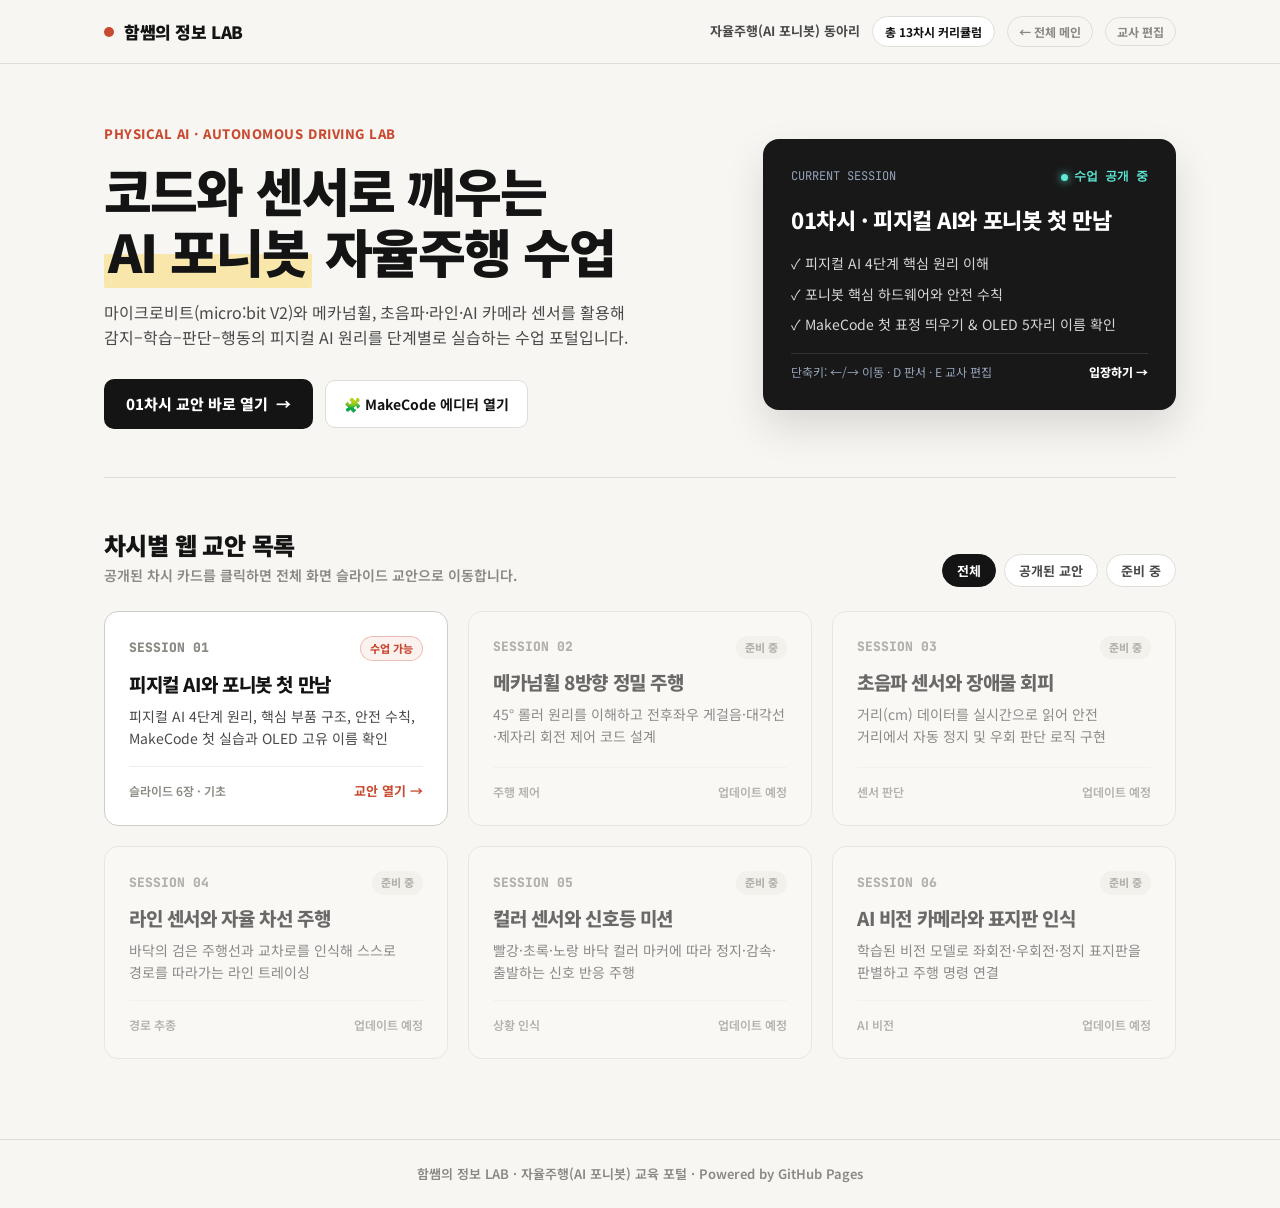
==== ponybot_main.html @ 44fff569 "Add files via upload" ====
<!DOCTYPE html>
<html lang="ko">
<head>
  <meta charset="UTF-8" />
  <meta name="viewport" content="width=device-width, initial-scale=1.0" />
  <title>함쌤의 정보 LAB — 자율주행(AI 포니봇) 웹 교안 포털</title>
  <link rel="preconnect" href="https://fonts.googleapis.com" />
  <link rel="preconnect" href="https://fonts.gstatic.com" crossorigin />
  <link href="https://fonts.googleapis.com/css2?family=Inter:wght@400;600;700;800&family=JetBrains+Mono:wght@500;700&family=Noto+Sans+KR:wght@400;500;700;800;900&family=Noto+Serif+KR:wght@500;700;900&display=swap" rel="stylesheet" />
  <style>
    :root {
      --bg-paper: #f7f6f2;
      --ink: #141414;
      --ink-sub: #4a4a4a;
      --ink-muted: #8a8882;
      --accent: #c84b31;
      --accent-soft: rgba(200, 75, 49, 0.08);
      --highlight-yellow: rgba(250, 214, 92, 0.48);
      --line: #dfddd7;
      --card-bg: #ffffff;
      --ease-editorial: cubic-bezier(0.22, 1, 0.36, 1);
    }

    * { box-sizing: border-box; margin: 0; padding: 0; }

    body {
      background-color: var(--bg-paper);
      color: var(--ink);
      font-family: 'Noto Sans KR', 'Inter', -apple-system, sans-serif;
      -webkit-font-smoothing: antialiased;
      line-height: 1.6;
      min-height: 100vh;
      display: flex;
      flex-direction: column;
      transition: padding-top 0.3s var(--ease-editorial);
    }

    body.edit-mode {
      padding-top: 52px;
      background-color: #efeee9;
    }

    a { color: inherit; text-decoration: none; }

    
    /* ================= FULL-WIDTH FIXED TOP EDITOR BAR ================= */
    #editToolbar {
      position: fixed;
      top: 0; left: 0; right: 0;
      height: 52px;
      z-index: 120;
      display: none;
      align-items: center;
      justify-content: space-between;
      gap: 12px;
      background: #161616;
      color: #ffffff;
      padding: 0 20px;
      border-bottom: 1px solid rgba(255, 255, 255, 0.1);
      box-shadow: 0 4px 20px rgba(0, 0, 0, 0.3);
      font-size: 12px;
      font-weight: 700;
    }
    body.edit-mode #editToolbar { display: flex; }

    .tb-group { display: flex; align-items: center; gap: 7px; }
    .edit-status-badge {
      display: inline-flex; align-items: center; gap: 7px; font-size: 12px; font-weight: 800;
      color: #f5f5f5; padding: 5px 10px; border-radius: 999px;
      background: rgba(200, 75, 49, 0.18); border: 1px solid rgba(200, 75, 49, 0.45); white-space: nowrap;
    }
    .edit-status-dot { width: 7px; height: 7px; border-radius: 50%; background: #ff6b4a; box-shadow: 0 0 8px #ff6b4a; }
    .tb-sep { width: 1px; height: 20px; background: rgba(255, 255, 255, 0.16); margin: 0 2px; }

    .tb-btn {
      background: rgba(255, 255, 255, 0.08); color: #ffffff; border: none; border-radius: 6px;
      padding: 6px 10px; font-size: 12px; font-weight: 700; cursor: pointer; font-family: inherit;
      display: inline-flex; align-items: center; gap: 4px; white-space: nowrap; transition: background 0.15s ease;
    }
    .tb-btn:hover { background: rgba(255, 255, 255, 0.2); }
    .tb-btn.save { background: var(--accent); padding: 6px 12px; }
    .tb-btn.save:hover { background: #b33f27; }
    .tb-btn.github { background: #2563eb; padding: 6px 12px; }
    .tb-btn.github:hover { background: #1d4ed8; }
    .tb-btn:disabled { opacity: 0.55; cursor: wait; }

    .tb-select { background: #262626; color: #ffffff; border: 1px solid rgba(255, 255, 255, 0.16); border-radius: 6px; padding: 5px 8px; font-size: 12px; font-family: inherit; cursor: pointer; }
    .tb-stepper { display: inline-flex; align-items: center; gap: 3px; background: rgba(255, 255, 255, 0.08); border-radius: 6px; padding: 2px 6px; }
    .tb-step-label { font-size: 11px; color: #a3a3a3; margin-right: 2px; }
    .tb-step-val { font-size: 11px; min-width: 32px; text-align: center; font-variant-numeric: tabular-nums; }
    .tb-step-btn { background: transparent; border: none; color: #ffffff; font-size: 13px; font-weight: 800; cursor: pointer; padding: 2px 5px; border-radius: 4px; }
    .tb-step-btn:hover { background: rgba(255, 255, 255, 0.18); }

    /* AI Color Popover */
    .color-wrap { position: relative; }
    #colorPopover {
      position: absolute; top: calc(100% + 10px); left: 0; width: 248px; background: #ffffff; color: #141414;
      border-radius: 12px; padding: 14px; box-shadow: 0 18px 44px rgba(0, 0, 0, 0.28); border: 1px solid var(--line);
      display: none; flex-direction: column; gap: 12px; z-index: 130;
    }
    #colorPopover.open { display: flex; }
    .cp-section-title { font-size: 11px; font-weight: 800; color: var(--ink-muted); display: flex; justify-content: space-between; align-items: center; }
    .cp-ai-grid { display: grid; grid-template-columns: repeat(2, 1fr); gap: 6px; }
    .cp-swatch-btn { display: flex; align-items: center; gap: 7px; padding: 6px 8px; border: 1px solid var(--line); border-radius: 8px; background: #fafafa; cursor: pointer; font-size: 12px; font-weight: 700; color: #141414; font-family: inherit; }
    .cp-swatch-btn:hover { border-color: #141414; background: #f0efe9; }
    .cp-dot { width: 14px; height: 14px; border-radius: 50%; border: 1px solid rgba(0, 0, 0, 0.15); flex-shrink: 0; }
    .cp-custom-row { display: flex; align-items: center; justify-content: space-between; gap: 8px; padding-top: 8px; border-top: 1px solid var(--line); }
    .cp-custom-row input[type="color"] { width: 36px; height: 28px; border: none; background: none; cursor: pointer; }

    .hl {
      background: linear-gradient(transparent 52%, rgba(250, 214, 92, 0.48) 52%);
      padding: 0 4px; border-radius: 2px;
    }

    @media (max-width: 1024px) {
      #editToolbar { height: auto; padding: 8px 14px; flex-wrap: wrap; }
      body.edit-mode { padding-top: 96px; }
      body.edit-mode .site-header { top: 96px; }
    }

    /* Editable Text Visual Cue */
    body.edit-mode .editable-text {
      outline: 1px dashed rgba(20, 20, 20, 0.28);
      outline-offset: 3px;
      border-radius: 4px;
      cursor: text;
    }
    body.edit-mode .dark .editable-text { outline-color: rgba(255, 255, 255, 0.35); }
    body.edit-mode .editable-text:focus { outline: 2px solid var(--accent); outline-offset: 3px; }

    /* Top Navigation Bar */
    .site-header {
      position: sticky;
      top: 0;
      z-index: 50;
      background: rgba(247, 246, 242, 0.92);
      backdrop-filter: blur(10px);
      border-bottom: 1px solid var(--line);
    }
    body.edit-mode .site-header { top: 52px; }

    .header-inner {
      max-width: 1120px;
      margin: 0 auto;
      padding: 16px 24px;
      display: flex;
      align-items: center;
      justify-content: space-between;
      gap: 16px;
    }

    .brand {
      display: flex; align-items: center; gap: 10px;
      font-weight: 900; font-size: 17px; letter-spacing: -0.025em;
    }
    .brand-dot { width: 10px; height: 10px; border-radius: 50%; background: var(--accent); }

    .header-meta {
      display: flex; align-items: center; gap: 12px;
      font-size: 13px; font-weight: 700; color: var(--ink-sub);
    }

    .pill-tag {
      display: inline-flex; align-items: center; gap: 6px;
      padding: 5px 12px; border-radius: 999px;
      border: 1px solid var(--line); background: #ffffff;
      font-size: 12px; font-weight: 700; color: var(--ink);
    }

    .teacher-trigger-btn {
      background: transparent; border: 1px solid var(--line); border-radius: 999px;
      padding: 5px 11px; font-size: 12px; font-weight: 700; color: var(--ink-muted);
      cursor: pointer; font-family: inherit; transition: all 0.15s ease;
    }
    .teacher-trigger-btn:hover { border-color: var(--ink); color: var(--ink); }

    /* Main Container */
    .container {
      max-width: 1120px;
      width: 100%;
      margin: 0 auto;
      padding: 56px 24px 80px;
      flex: 1;
    }

    /* Hero Section */
    .hero {
      display: grid;
      grid-template-columns: 1.2fr 0.8fr;
      gap: 40px;
      align-items: center;
      padding-bottom: 48px;
      border-bottom: 1px solid var(--line);
      margin-bottom: 48px;
    }

    .hero-kicker {
      display: inline-block; font-size: 13px; font-weight: 800;
      color: var(--accent); letter-spacing: 0.04em; margin-bottom: 14px;
    }

    .hero-title {
      font-size: clamp(32px, 4.2vw, 52px);
      font-weight: 900; line-height: 1.18; letter-spacing: -0.035em;
      margin-bottom: 18px; word-break: keep-all;
    }

    .hl {
      background: linear-gradient(transparent 54%, var(--highlight-yellow) 54%);
      padding: 0 4px; border-radius: 2px;
    }

    .hero-desc {
      font-size: 16px; color: var(--ink-sub); word-break: keep-all;
      margin-bottom: 28px; max-width: 540px;
    }

    .hero-actions { display: flex; flex-wrap: wrap; gap: 12px; align-items: center; }

    .btn-primary {
      display: inline-flex; align-items: center; gap: 8px;
      background: var(--ink); color: #ffffff;
      padding: 13px 22px; border-radius: 10px; font-size: 15px; font-weight: 800;
      transition: transform 0.2s var(--ease-editorial), background 0.2s ease;
    }
    .btn-primary:hover { background: var(--accent); transform: translateY(-2px); }

    .btn-secondary {
      display: inline-flex; align-items: center; gap: 8px;
      background: #ffffff; color: var(--ink); border: 1px solid var(--line);
      padding: 12px 18px; border-radius: 10px; font-size: 14px; font-weight: 700;
      transition: border-color 0.2s ease, transform 0.2s var(--ease-editorial);
    }
    .btn-secondary:hover { border-color: var(--ink); transform: translateY(-2px); }

    /* Hero Status Card */
    .hero-card {
      background: #181818; color: #ffffff; border-radius: 16px;
      padding: 28px; box-shadow: 0 18px 40px rgba(0, 0, 0, 0.12);
      display: flex; flex-direction: column; gap: 18px;
    }

    .hero-card-top {
      display: flex; justify-content: space-between; align-items: center;
      font-family: 'JetBrains Mono', monospace; font-size: 12px; color: #94a3b8;
    }

    .live-badge { display: inline-flex; align-items: center; gap: 6px; color: #5eead4; font-weight: 700; }
    .live-dot { width: 7px; height: 7px; border-radius: 50%; background: #5eead4; box-shadow: 0 0 8px #5eead4; }

    .hero-card-title { font-size: 22px; font-weight: 800; letter-spacing: -0.02em; line-height: 1.35; }

    .hero-card-list {
      list-style: none; display: flex; flex-direction: column; gap: 8px;
      font-size: 14px; color: rgba(255, 255, 255, 0.82);
    }
    .hero-card-list li { display: flex; align-items: center; gap: 8px; }

    /* Section Header */
    .section-head {
      display: flex; align-items: flex-end; justify-content: space-between;
      gap: 16px; margin-bottom: 24px; flex-wrap: wrap;
    }
    .section-title { font-size: 24px; font-weight: 900; letter-spacing: -0.025em; }
    .section-sub { font-size: 14px; color: var(--ink-muted); font-weight: 600; }

    .filter-tabs { display: flex; gap: 8px; flex-wrap: wrap; align-items: center; }

    .filter-btn {
      padding: 6px 14px; border-radius: 999px; border: 1px solid var(--line);
      background: #ffffff; color: var(--ink-sub); font-size: 13px; font-weight: 700;
      cursor: pointer; font-family: inherit; transition: all 0.15s ease;
    }
    .filter-btn.active, .filter-btn:hover { background: var(--ink); color: #ffffff; border-color: var(--ink); }

    .add-session-btn {
      display: none;
      padding: 6px 14px; border-radius: 999px; border: none;
      background: var(--accent); color: #ffffff; font-size: 13px; font-weight: 800;
      cursor: pointer; font-family: inherit;
    }
    body.edit-mode .add-session-btn { display: inline-flex; align-items: center; gap: 4px; }

    /* Session Grid */
    .session-grid { display: grid; grid-template-columns: repeat(3, 1fr); gap: 20px; }

    .session-card {
      background: var(--card-bg); border: 1px solid var(--line); border-radius: 14px;
      padding: 24px; display: flex; flex-direction: column; justify-content: space-between;
      gap: 16px; transition: transform 0.25s var(--ease-editorial), box-shadow 0.25s var(--ease-editorial), border-color 0.2s ease;
    }

    .session-card.ready { cursor: pointer; border-color: #cfcdc7; }
    .session-card.ready:hover { transform: translateY(-4px); border-color: var(--ink); box-shadow: 0 16px 36px rgba(0, 0, 0, 0.06); }
    .session-card.locked { opacity: 0.62; background: #fbfaf7; cursor: default; }

    body.edit-mode .session-card { opacity: 1; cursor: default; }
    body.edit-mode .session-card:hover { transform: none; box-shadow: none; }

    .card-top { display: flex; align-items: center; justify-content: space-between; gap: 8px; margin-bottom: 10px; }
    .session-num { font-family: 'JetBrains Mono', monospace; font-size: 13px; font-weight: 800; color: var(--ink-muted); }

    .status-badge { font-size: 11px; font-weight: 800; padding: 3px 9px; border-radius: 999px; }
    .status-badge.open { background: var(--accent-soft); color: var(--accent); border: 1px solid rgba(200, 75, 49, 0.3); }
    .status-badge.soon { background: #efeee9; color: var(--ink-muted); }

    .card-title { font-size: 19px; font-weight: 800; letter-spacing: -0.02em; line-height: 1.35; margin-bottom: 8px; word-break: keep-all; }
    .card-desc { font-size: 14px; color: var(--ink-sub); word-break: keep-all; }

    .card-footer {
      display: flex; align-items: center; justify-content: space-between;
      padding-top: 14px; border-top: 1px solid #efeee9; font-size: 13px; font-weight: 700;
    }
    .card-link-label { color: var(--accent); display: inline-flex; align-items: center; gap: 4px; }
    .card-meta { color: var(--ink-muted); font-size: 12px; font-weight: 600; }

    /* Teacher-Only Card Edit Controls */
    .card-edit-controls {
      margin-top: 8px;
      padding-top: 12px;
      border-top: 1px dashed var(--line);
      display: flex;
      flex-direction: column;
      gap: 8px;
      font-size: 12px;
    }
    .card-edit-row { display: flex; gap: 6px; align-items: center; }
    .card-edit-input {
      flex: 1; padding: 5px 8px; border: 1px solid var(--line); border-radius: 6px;
      font-size: 12px; font-family: 'JetBrains Mono', monospace; outline: none;
    }
    .card-edit-input:focus { border-color: var(--ink); }
    .card-mini-btn {
      padding: 5px 9px; border-radius: 6px; border: 1px solid var(--line);
      background: #f4f4f2; font-size: 11px; font-weight: 800; cursor: pointer; font-family: inherit;
    }
    .card-mini-btn.active { background: var(--ink); color: #ffffff; border-color: var(--ink); }
    .card-mini-btn.danger { color: var(--accent); border-color: rgba(200, 75, 49, 0.35); background: #fff5f3; }

    /* Toast & Modals */
    #toastNotice {
      position: fixed; top: 66px; left: 50%; transform: translateX(-50%) translateY(-10px);
      z-index: 160; background: #141414; color: #ffffff; padding: 10px 18px;
      border-radius: 999px; font-size: 13px; font-weight: 700;
      box-shadow: 0 12px 28px rgba(0, 0, 0, 0.28); opacity: 0; pointer-events: none;
      transition: opacity 0.25s ease, transform 0.25s ease;
    }
    #toastNotice.show { opacity: 1; transform: translateX(-50%) translateY(0); }

    .modal-backdrop {
      position: fixed; inset: 0; background: rgba(0, 0, 0, 0.48); backdrop-filter: blur(4px);
      z-index: 140; display: none; align-items: center; justify-content: center; padding: 20px;
    }
    .modal-backdrop.open { display: flex; }

    .auth-card { width: 100%; max-width: 390px; background: #ffffff; border-radius: 16px; padding: 28px 24px; box-shadow: 0 24px 60px rgba(0, 0, 0, 0.25); text-align: center; }
    .auth-card.shake { animation: shake 0.34s ease; }
    @keyframes shake { 0%, 100% { transform: translateX(0); } 25% { transform: translateX(-8px); } 75% { transform: translateX(8px); } }

    .auth-input { width: 100%; margin: 16px 0 8px; padding: 12px; font-size: 20px; font-weight: 800; letter-spacing: 0.35em; text-align: center; border: 1.5px solid var(--line); border-radius: 10px; outline: none; font-family: inherit; }
    .auth-input:focus { border-color: var(--ink); }
    .auth-error { min-height: 18px; font-size: 12px; font-weight: 700; color: var(--accent); margin-bottom: 12px; }
    .auth-actions { display: grid; grid-template-columns: 1fr 1fr; gap: 8px; }
    .auth-btn { padding: 10px; border-radius: 8px; border: 1px solid var(--line); background: #f4f4f2; font-weight: 700; cursor: pointer; font-family: inherit; }
    .auth-btn.primary { background: var(--ink); color: #ffffff; border-color: var(--ink); }
    .auth-btn.danger { background: #fff5f3; color: var(--accent); border-color: rgba(200, 75, 49, 0.35); margin-top: 8px; width: 100%; }

    .gh-form { text-align: left; display: flex; flex-direction: column; gap: 10px; margin: 16px 0 18px; }
    .gh-field label { display: block; font-size: 12px; font-weight: 700; color: var(--ink-sub); margin-bottom: 4px; }
    .gh-field input { width: 100%; padding: 9px 11px; border: 1.5px solid var(--line); border-radius: 8px; font-size: 13px; font-family: inherit; outline: none; }
    .gh-field input:focus { border-color: var(--ink); }
    .gh-note { font-size: 11px; color: var(--ink-muted); line-height: 1.45; background: #f7f6f2; padding: 9px 11px; border-radius: 8px; }

    /* Footer */
    .site-footer {
      border-top: 1px solid var(--line);
      padding: 24px;
      text-align: center;
      font-size: 13px;
      color: var(--ink-muted);
      font-weight: 600;
    }

    @media (max-width: 960px) {
      .hero { grid-template-columns: 1fr; }
      .session-grid { grid-template-columns: repeat(2, 1fr); }
    }
    @media (max-width: 640px) {
      .session-grid { grid-template-columns: 1fr; }
      .header-meta .pill-tag { display: none; }
      .container { padding: 36px 18px 60px; }
    }
  </style>
</head>
<body>

  <!-- Toast Notice -->
  <div id="toastNotice"></div>

    <!-- Full-Width Fixed Top Teacher Editor Bar (Unified with Deck) -->
  <header id="editToolbar" onmousedown="if(event.target.tagName !== 'SELECT' && event.target.tagName !== 'INPUT') event.preventDefault()">
    <div class="tb-group">
      <span class="edit-status-badge"><span class="edit-status-dot"></span>편집 모드</span>
    </div>

    <div class="tb-group">
      <button class="tb-btn" onclick="execFormat('bold')" title="굵게 (Ctrl/Cmd+B)"><strong>B</strong></button>
      <button class="tb-btn" onclick="toggleHighlightSelection()" title="형광펜 강조">🖍 형광펜</button>

      <select id="fontSelect" class="tb-select" onchange="applyFontFamily(this.value)" title="서체 변경">
        <option value="'Noto Sans KR', sans-serif">고딕 (기본)</option>
        <option value="'Noto Serif KR', serif">명조체</option>
        <option value="'JetBrains Mono', monospace">코딩 고정폭</option>
      </select>

      <div class="color-wrap">
        <button class="tb-btn" onclick="toggleColorPopover()" title="글자 색 변경">🎨 색상 ▾</button>
        <div id="colorPopover">
          <div class="cp-section-title">
            <span>✨ AI 추천 색</span>
            <span id="cpBgBadge" style="font-weight:600; color:var(--accent);">밝은 배경용</span>
          </div>
          <div id="cpAiGrid" class="cp-ai-grid"></div>
          <div class="cp-custom-row">
            <span style="font-size:12px; font-weight:700;">직접 선택</span>
            <div style="display:flex; align-items:center; gap:6px;">
              <input id="customColorInput" type="color" value="#141414" oninput="applyTextColor(this.value)" />
              <button class="tb-btn" style="background:#141414;" onclick="toggleColorPopover(false)">닫기</button>
            </div>
          </div>
        </div>
      </div>

      <div class="tb-sep"></div>

      <div class="tb-stepper" title="선택한 문단의 줄간격 조절">
        <span class="tb-step-label">줄간격</span>
        <button class="tb-step-btn" onclick="adjustLineHeight(-0.1)">−</button>
        <span id="lhVal" class="tb-step-val">1.5</span>
        <button class="tb-step-btn" onclick="adjustLineHeight(0.1)">+</button>
      </div>

      <div class="tb-stepper" title="선택한 문단의 글자간격 조절">
        <span class="tb-step-label">자간</span>
        <button class="tb-step-btn" onclick="adjustLetterSpacing(-0.01)">−</button>
        <span id="lsVal" class="tb-step-val">-0.02</span>
        <button class="tb-step-btn" onclick="adjustLetterSpacing(0.01)">+</button>
      </div>
    </div>

    <div class="tb-group">
      <button id="btnGithubPush" class="tb-btn github" onclick="pushToGitHub()" title="공유 중인 GitHub 페이지에 바로 반영">☁️ GitHub 반영</button>
      <button class="tb-btn" onclick="openGithubConfigModal()" title="GitHub 저장소·토큰 설정">⚙️</button>
      <button class="tb-btn save" onclick="exportCleanHTML()" title="로컬 PC에 HTML 파일로 백업">💾 저장</button>
      <button class="tb-btn" onclick="exitEditMode()">종료</button>
    </div>
  </header>

  <header class="site-header">
    <div class="header-inner">
      <a href="./index.html" class="brand">
        <span class="brand-dot"></span>
        <span class="editable-text">함쌤의 정보 LAB</span>
      </a>
      <div class="header-meta">
        <span class="editable-text">자율주행(AI 포니봇) 동아리</span>
        <span class="pill-tag editable-text">총 13차시 커리큘럼</span>
        <a href="./index.html" class="teacher-trigger-btn" title="전체 메인 페이지로 이동">← 전체 메인</a>
        <button class="teacher-trigger-btn" onclick="requestEditMode()" title="교사 편집 모드 (단축키 E)">교사 편집</button>
      </div>
    </div>
  </header>

  <main class="container">
    <!-- Hero -->
    <section class="hero">
      <div>
        <div class="hero-kicker editable-text">PHYSICAL AI · AUTONOMOUS DRIVING LAB</div>
        <h1 class="hero-title editable-text">
          코드와 센서로 깨우는<br />
          <span class="hl">AI 포니봇</span> 자율주행 수업
        </h1>
        <p class="hero-desc editable-text">
          마이크로비트(micro:bit V2)와 메카넘휠, 초음파·라인·AI 카메라 센서를 활용해
          감지–학습–판단–행동의 피지컬 AI 원리를 단계별로 실습하는 수업 포털입니다.
        </p>
        <div class="hero-actions">
          <a href="./ponybot_part1.html" class="btn-primary">
            <span>01차시 교안 바로 열기</span>
            <span>→</span>
          </a>
          <a href="https://makecode.microbit.org/" target="_blank" rel="noopener noreferrer" class="btn-secondary">
            <span>🧩 MakeCode 에디터 열기</span>
          </a>
        </div>
      </div>

      <div class="hero-card dark">
        <div class="hero-card-top">
          <span>CURRENT SESSION</span>
          <span class="live-badge"><span class="live-dot"></span>수업 공개 중</span>
        </div>
        <div class="hero-card-title editable-text">01차시 · 피지컬 AI와 포니봇 첫 만남</div>
        <ul class="hero-card-list">
          <li class="editable-text">✓ 피지컬 AI 4단계 핵심 원리 이해</li>
          <li class="editable-text">✓ 포니봇 핵심 하드웨어와 안전 수칙</li>
          <li class="editable-text">✓ MakeCode 첫 표정 띄우기 &amp; OLED 5자리 이름 확인</li>
        </ul>
        <div style="padding-top: 8px; border-top: 1px solid rgba(255,255,255,0.12); display:flex; justify-content:space-between; align-items:center; font-size:12px; color:#94a3b8;">
          <span>단축키: ←/→ 이동 · D 판서 · E 교사 편집</span>
          <a href="./ponybot_part1.html" style="color:#ffffff; font-weight:800;">입장하기 →</a>
        </div>
      </div>
    </section>

    <!-- Curriculum Grid -->
    <section>
      <div class="section-head">
        <div>
          <h2 class="section-title editable-text">차시별 웹 교안 목록</h2>
          <p class="section-sub editable-text">공개된 차시 카드를 클릭하면 전체 화면 슬라이드 교안으로 이동합니다.</p>
        </div>
        <div class="filter-tabs" role="tablist">
          <button class="filter-btn active" onclick="filterSessions('all', this)">전체</button>
          <button class="filter-btn" onclick="filterSessions('ready', this)">공개된 교안</button>
          <button class="filter-btn" onclick="filterSessions('soon', this)">준비 중</button>
          <button class="add-session-btn" onclick="addNewSession()">+ 새 차시 추가</button>
        </div>
      </div>

      <div id="sessionGrid" class="session-grid"></div>
    </section>
  </main>

  <footer class="site-footer editable-text">
    함쌤의 정보 LAB · 자율주행(AI 포니봇) 교육 포털 · Powered by GitHub Pages
  </footer>

  <!-- Teacher Auth Modal -->
  <div id="teacherAuthModal" class="modal-backdrop" onclick="if(event.target.id==='teacherAuthModal') closeAuthModal()">
    <div id="authCard" class="auth-card">
      <div style="font-size: 12px; font-weight: 800; color: var(--accent); letter-spacing: 0.1em; margin-bottom: 6px;">TEACHER ONLY</div>
      <div style="font-size: 20px; font-weight: 800;">교사 인증 코드 입력</div>
      <p style="font-size: 13px; color: var(--ink-sub); margin-top: 6px;">포털 편집 모드를 열려면 4자리 코드를 입력하세요.</p>
      <input id="authCodeInput" class="auth-input" type="password" inputmode="numeric" maxlength="4" placeholder="••••" autocomplete="off" />
      <div id="authErrorMsg" class="auth-error"></div>
      <div class="auth-actions">
        <button class="auth-btn" onclick="closeAuthModal()">취소</button>
        <button class="auth-btn primary" onclick="verifyTeacherCode()">확인</button>
      </div>
    </div>
  </div>

  <!-- GitHub Sync Config Modal -->
  <div id="githubConfigModal" class="modal-backdrop" onclick="if(event.target.id==='githubConfigModal') closeGithubConfigModal()">
    <div class="auth-card" style="max-width: 420px;">
      <div style="font-size: 12px; font-weight: 800; color: #2563eb; letter-spacing: 0.08em; margin-bottom: 4px;">GITHUB AUTO-SYNC</div>
      <div style="font-size: 19px; font-weight: 800;">GitHub 연동 설정 (포털)</div>
      <div class="gh-form">
        <div class="gh-field">
          <label>GitHub 아이디 (Owner)</label>
          <input id="ghOwner" type="text" placeholder="예: hamssam-lab" />
        </div>
        <div class="gh-field">
          <label>저장소 이름 (Repository)</label>
          <input id="ghRepo" type="text" placeholder="예: INFORMATICS-LAB" />
        </div>
        <div class="gh-field" style="display:grid; grid-template-columns: 1fr 1.6fr; gap:8px;">
          <div>
            <label>브랜치</label>
            <input id="ghBranch" type="text" placeholder="main" />
          </div>
          <div>
            <label>파일 경로</label>
            <input id="ghPath" type="text" placeholder="ponybot_main.html" />
          </div>
        </div>
        <div class="gh-field">
          <label>Personal Access Token (창 닫으면 자동 삭제)</label>
          <input id="ghToken" type="password" placeholder="github_pat_..." autocomplete="off" />
        </div>
        <div class="gh-note">
          🔒 보안 강화: 토큰은 현재 브라우저 탭(sessionStorage)에만 임시 보관되며, 탭을 닫으면 자동 삭제되고 HTML 파일에는 절대 저장되지 않습니다.
        </div>
      </div>
      <div class="auth-actions">
        <button class="auth-btn" onclick="closeGithubConfigModal()">취소</button>
        <button class="auth-btn primary" onclick="saveGithubConfig()">설정 저장</button>
      </div>
      <button class="auth-btn danger" onclick="clearGithubToken()">🗑️ 저장된 토큰 즉시 삭제</button>
    </div>
  </div>

  <!-- Curriculum Data Store (Synced automatically on Save/Push) -->
  <script id="sessionsData" type="application/json">
[
  {
    "num": "01",
    "title": "피지컬 AI와 포니봇 첫 만남",
    "desc": "피지컬 AI 4단계 원리, 핵심 부품 구조, 안전 수칙, MakeCode 첫 실습과 OLED 고유 이름 확인",
    "meta": "슬라이드 6장 · 기초",
    "status": "ready",
    "href": "./ponybot_part1.html"
  },
  {
    "num": "02",
    "title": "메카넘휠 8방향 정밀 주행",
    "desc": "45° 롤러 원리를 이해하고 전후좌우 게걸음·대각선·제자리 회전 제어 코드 설계",
    "meta": "주행 제어",
    "status": "soon",
    "href": "./ponybot_part2.html"
  },
  {
    "num": "03",
    "title": "초음파 센서와 장애물 회피",
    "desc": "거리(cm) 데이터를 실시간으로 읽어 안전 거리에서 자동 정지 및 우회 판단 로직 구현",
    "meta": "센서 판단",
    "status": "soon",
    "href": "./ponybot_part3.html"
  },
  {
    "num": "04",
    "title": "라인 센서와 자율 차선 주행",
    "desc": "바닥의 검은 주행선과 교차로를 인식해 스스로 경로를 따라가는 라인 트레이싱",
    "meta": "경로 추종",
    "status": "soon",
    "href": "./ponybot_part4.html"
  },
  {
    "num": "05",
    "title": "컬러 센서와 신호등 미션",
    "desc": "빨강·초록·노랑 바닥 컬러 마커에 따라 정지·감속·출발하는 신호 반응 주행",
    "meta": "상황 인식",
    "status": "soon",
    "href": "./ponybot_part5.html"
  },
  {
    "num": "06",
    "title": "AI 비전 카메라와 표지판 인식",
    "desc": "학습된 비전 모델로 좌회전·우회전·정지 표지판을 판별하고 주행 명령 연결",
    "meta": "AI 비전",
    "status": "soon",
    "href": "./ponybot_part6.html"
  }
]
  </script>

  <script>
    // 평문 비밀번호 대신 SHA-256 해시값으로 검증
    const TEACHER_PASSCODE_HASH = '85d6385b945c0d602103db39b0b654b2af93b5127938e26a959c123f0789b948';
    const GH_META_KEY = 'hamssam_gh_meta_ponybot_main';
    const GH_TOKEN_KEY = 'hamssam_gh_session_token';

    let SESSIONS = JSON.parse(document.getElementById('sessionsData').textContent);
    let currentFilter = 'all';
    let isTeacherAuthenticated = false;
    let editMode = false;
    let toastTimer = null;

    // SHA-256 해시 함수 (HTTPS에서는 Web Crypto API, 로컬 file://에서는 순수 JS 폴백 사용)
    async function sha256Hex(message) {
      if (window.crypto && window.crypto.subtle) {
        const msgBuffer = new TextEncoder().encode(message);
        const hashBuffer = await crypto.subtle.digest('SHA-256', msgBuffer);
        return Array.from(new Uint8Array(hashBuffer)).map(b => b.toString(16).padStart(2, '0')).join('');
      }
      // Pure JS SHA-256 fallback for local file:// testing
      const rightRotate = (v, a) => (v >>> a) | (v << (32 - a));
      const maxWord = Math.pow(2, 32);
      let result = '', words = [], asciiBitLength = message.length * 8;
      const hash = [0x6a09e667,0xbb67ae85,0x3c6ef372,0xa54ff53a,0x510e527f,0x9b05688c,0x1f83d9ab,0x5be0cd19];
      const k = [
        0x428a2f98,0x71374491,0xb5c0fbcf,0xe9b5dba5,0x3956c25b,0x59f111f1,0x923f82a4,0xab1c5ed5,
        0xd807aa98,0x12835b01,0x243185be,0x550c7dc3,0x72be5d74,0x80deb1fe,0x9bdc06a7,0xc19bf174,
        0xe49b69c1,0xefbe4786,0x0fc19dc6,0x240ca1cc,0x2de92c6f,0x4a7484aa,0x5cb0a9dc,0x76f988da,
        0x983e5152,0xa831c66d,0xb00327c8,0xbf597fc7,0xc6e00bf3,0xd5a79147,0x06ca6351,0x14292967,
        0x27b70a85,0x2e1b2138,0x4d2c6dfc,0x53380d13,0x650a7354,0x766a0abb,0x81c2c92e,0x92722c85,
        0xa2bfe8a1,0xa81a664b,0xc24b8b70,0xc76c51a3,0xd192e819,0xd6990624,0xf40e3585,0x106aa070,
        0x19a4c116,0x1e376c08,0x2748774c,0x34b0bcb5,0x391c0cb3,0x4ed8aa4a,0x5b9cca4f,0x682e6ff3,
        0x748f82ee,0x78a5636f,0x84c87814,0x8cc70208,0x90befffa,0xa4506ceb,0xbef9a3f7,0xc67178f2
      ];
      message += '\x80';
      while (message.length % 64 - 56) message += '\x00';
      for (let i = 0; i < message.length; i++) {
        const j = message.charCodeAt(i);
        words[i >> 2] |= j << ((3 - i) % 4) * 8;
      }
      words[words.length] = ((asciiBitLength / maxWord) | 0);
      words[words.length] = (asciiBitLength);
      for (let j = 0; j < words.length;) {
        const w = words.slice(j, j += 16);
        const oldHash = hash.slice(0);
        for (let i = 0; i < 64; i++) {
          const w15 = w[i - 15], w2 = w[i - 2];
          const a = hash[0], e = hash[4];
          const temp1 = hash[7] + (rightRotate(e, 6) ^ rightRotate(e, 11) ^ rightRotate(e, 25))
            + ((e & hash[5]) ^ ((~e) & hash[6])) + k[i]
            + (w[i] = (i < 16) ? w[i] : (w[i - 16] + (rightRotate(w15, 7) ^ rightRotate(w15, 18) ^ (w15 >>> 3))
            + w[i - 7] + (rightRotate(w2, 17) ^ rightRotate(w2, 19) ^ (w2 >>> 10))) | 0);
          const temp2 = (rightRotate(a, 2) ^ rightRotate(a, 13) ^ rightRotate(a, 22))
            + ((a & hash[1]) ^ (a & hash[2]) ^ (hash[1] & hash[2]));
          hash.unshift((temp1 + temp2) | 0);
          hash[4] = (hash[4] + temp1) | 0;
          hash.pop();
        }
        for (let i = 0; i < 8; i++) hash[i] = (hash[i] + oldHash[i]) | 0;
      }
      for (let i = 0; i < 8; i++) {
        for (let j = 3; j + 1; j--) {
          const b = (hash[i] >> (j * 8)) & 255;
          result += ((b < 16) ? 0 : '') + b.toString(16);
        }
      }
      return result;
    }

    function showToast(msg, duration = 3000) {
      const el = document.getElementById('toastNotice');
      el.textContent = msg;
      el.classList.add('show');
      clearTimeout(toastTimer);
      toastTimer = setTimeout(() => el.classList.remove('show'), duration);
    }

    function escapeHtml(str) {
      return String(str).replace(/&/g, '&amp;').replace(/</g, '&lt;').replace(/>/g, '&gt;').replace(/"/g, '&quot;');
    }

    function renderSessions(filter = currentFilter) {
      currentFilter = filter;
      const grid = document.getElementById('sessionGrid');
      grid.innerHTML = '';

      SESSIONS.forEach((s, idx) => {
        if (!editMode) {
          if (filter === 'ready' && s.status !== 'ready') return;
          if (filter === 'soon' && s.status !== 'soon') return;
        }
        const isReady = s.status === 'ready';
        const el = document.createElement(!editMode && isReady ? 'a' : 'div');
        el.className = `session-card ${isReady ? 'ready' : 'locked'}`;
        if (!editMode && isReady && s.href) el.href = s.href;

        const editControls = editMode ? `
          <div class="card-edit-controls">
            <div class="card-edit-row">
              <button class="card-mini-btn ${isReady ? 'active' : ''}" onclick="toggleSessionStatus(${idx})">
                ${isReady ? '✅ 수업 공개 중' : '🔒 준비 중 (클릭해 공개)'}
              </button>
              <button class="card-mini-btn danger" onclick="deleteSession(${idx})">삭제</button>
            </div>
            <div class="card-edit-row">
              <span style="color:#8a8882; font-weight:700;">링크:</span>
              <input class="card-edit-input" type="text" value="${escapeHtml(s.href || '')}" placeholder="./ponybot_part2.html" oninput="updateSessionField(${idx}, 'href', this.value)" />
            </div>
          </div>
        ` : '';

        el.innerHTML = `
          <div>
            <div class="card-top">
              <span class="session-num">SESSION ${escapeHtml(s.num)}</span>
              <span class="status-badge ${isReady ? 'open' : 'soon'}">${isReady ? '수업 가능' : '준비 중'}</span>
            </div>
            <h3 class="card-title ${editMode ? 'editable-text' : ''}" ${editMode ? `contenteditable="true" oninput="updateSessionField(${idx}, 'title', this.innerText)"` : ''}>${escapeHtml(s.title)}</h3>
            <p class="card-desc ${editMode ? 'editable-text' : ''}" ${editMode ? `contenteditable="true" oninput="updateSessionField(${idx}, 'desc', this.innerText)"` : ''}>${escapeHtml(s.desc)}</p>
          </div>
          <div>
            <div class="card-footer">
              <span class="card-meta ${editMode ? 'editable-text' : ''}" ${editMode ? `contenteditable="true" oninput="updateSessionField(${idx}, 'meta', this.innerText)"` : ''}>${escapeHtml(s.meta)}</span>
              ${isReady ? '<span class="card-link-label">교안 열기 →</span>' : '<span class="card-meta">업데이트 예정</span>'}
            </div>
            ${editControls}
          </div>
        `;
        grid.appendChild(el);
      });
    }

    function updateSessionField(idx, field, value) {
      if (!isTeacherAuthenticated || !editMode) return;
      SESSIONS[idx][field] = value.trim();
    }

    function toggleSessionStatus(idx) {
      if (!isTeacherAuthenticated || !editMode) return;
      SESSIONS[idx].status = SESSIONS[idx].status === 'ready' ? 'soon' : 'ready';
      renderSessions();
    }

    function addNewSession() {
      if (!isTeacherAuthenticated || !editMode) return;
      const nextNum = String(SESSIONS.length + 1).padStart(2, '0');
      SESSIONS.push({
        num: nextNum,
        title: `${nextNum}차시 새 수업 제목`,
        desc: '수업 핵심 목표와 실습 내용을 입력하세요.',
        meta: '신규 차시',
        status: 'soon',
        href: `./ponybot_part${SESSIONS.length + 1}.html`
      });
      renderSessions();
      showToast(`✨ ${nextNum}차시 카드가 추가되었습니다.`);
    }

    function deleteSession(idx) {
      if (!isTeacherAuthenticated || !editMode) return;
      if (!confirm(`SESSION ${SESSIONS[idx].num} 카드를 삭제할까요?`)) return;
      SESSIONS.splice(idx, 1);
      renderSessions();
    }

    function filterSessions(type, btn) {
      document.querySelectorAll('.filter-btn').forEach(b => b.classList.remove('active'));
      btn.classList.add('active');
      renderSessions(type);
    }

    /* ================= TEACHER AUTH & EDIT MODE ================= */
    function requestEditMode() {
      if (editMode) { exitEditMode(); return; }
      if (isTeacherAuthenticated) { enterEditMode(); return; }
      openAuthModal();
    }

    function openAuthModal() {
      const modal = document.getElementById('teacherAuthModal');
      const input = document.getElementById('authCodeInput');
      document.getElementById('authErrorMsg').textContent = '';
      input.value = '';
      modal.classList.add('open');
      setTimeout(() => input.focus(), 50);
    }

    function closeAuthModal() {
      document.getElementById('teacherAuthModal').classList.remove('open');
    }

    async function verifyTeacherCode() {
      const input = document.getElementById('authCodeInput');
      const err = document.getElementById('authErrorMsg');
      const card = document.getElementById('authCard');
      const enteredHash = await sha256Hex(input.value.trim());

      if (enteredHash === TEACHER_PASSCODE_HASH) {
        isTeacherAuthenticated = true;
        input.value = '';
        closeAuthModal();
        enterEditMode();
      } else {
        err.textContent = '인증 코드가 일치하지 않습니다.';
        card.classList.remove('shake');
        void card.offsetWidth;
        card.classList.add('shake');
        input.value = '';
        input.focus();
      }
    }

    document.getElementById('authCodeInput').addEventListener('keydown', (e) => {
      if (e.key === 'Enter') verifyTeacherCode();
      if (e.key === 'Escape') closeAuthModal();
    });

    function enterEditMode() {
      if (!isTeacherAuthenticated) return;
      editMode = true;
      document.body.classList.add('edit-mode');
      document.querySelectorAll('.editable-text').forEach(el => el.setAttribute('contenteditable', 'true'));
      renderSessions();
    }

    function exitEditMode() {
      editMode = false;
      document.body.classList.remove('edit-mode');
      document.querySelectorAll('.editable-text').forEach(el => el.removeAttribute('contenteditable'));
      toggleColorPopover(false);
      activeEditableEl = null;
      closeGithubConfigModal();
      renderSessions();
    }

    
    const AI_COLORS_LIGHT = [
      { name: '기본 잉크', hex: '#141414' },
      { name: '핵심 강조', hex: '#C84B31' },
      { name: '신뢰 네이비', hex: '#1D4ED8' },
      { name: '안정 그린', hex: '#15803D' },
      { name: '보조 그레이', hex: '#6B6A65' },
      { name: '딥 퍼플', hex: '#6D28D9' }
    ];

    const AI_COLORS_DARK = [
      { name: '기본 화이트', hex: '#FFFFFF' },
      { name: '코랄 강조', hex: '#FF7B61' },
      { name: '네온 민트', hex: '#5EEAD4' },
      { name: '소프트 옐로', hex: '#FDE047' },
      { name: '스카이 블루', hex: '#7DD3FC' },
      { name: '보조 실버', hex: '#CBD5E1' }
    ];

    let activeEditableEl = null;

    document.addEventListener('focusin', (e) => {
      if (!isTeacherAuthenticated || !editMode) return;
      const el = e.target.closest('.editable-text');
      if (el) {
        activeEditableEl = el;
        syncToolbarWithElement(el);
      }
    });

    function syncToolbarWithElement(el) {
      const style = window.getComputedStyle(el);
      const fontSize = parseFloat(style.fontSize) || 16;
      const lhPx = parseFloat(style.lineHeight);
      const lhRatio = isNaN(lhPx) ? 1.5 : +(lhPx / fontSize).toFixed(2);
      document.getElementById('lhVal').textContent = lhRatio.toFixed(1);

      const lsPx = style.letterSpacing === 'normal' ? 0 : parseFloat(style.letterSpacing);
      const lsEm = +(lsPx / fontSize).toFixed(2);
      document.getElementById('lsVal').textContent = lsEm.toFixed(2);
      renderAiColorSwatches(el);
    }

    function execFormat(cmd, value = null) {
      if (!isTeacherAuthenticated || !editMode) return;
      document.execCommand(cmd, false, value);
    }

    function toggleHighlightSelection() {
      if (!isTeacherAuthenticated || !editMode) return;
      const sel = window.getSelection();
      if (!sel.rangeCount || sel.isCollapsed) return;
      const range = sel.getRangeAt(0);
      const node = range.commonAncestorContainer;
      const hlSpan = (node.nodeType === 1 ? node : node.parentElement)?.closest('.hl');
      if (hlSpan) {
        const unwrapRange = document.createRange();
        unwrapRange.selectNode(hlSpan);
        sel.removeAllRanges();
        sel.addRange(unwrapRange);
        document.execCommand('insertHTML', false, hlSpan.innerHTML);
      } else {
        const fragment = range.cloneContents();
        const div = document.createElement('div');
        div.appendChild(fragment);
        document.execCommand('insertHTML', false, `<span class="hl">${div.innerHTML}</span>`);
      }
    }

    function applyFontFamily(fontValue) {
      if (!isTeacherAuthenticated || !editMode || !activeEditableEl) return;
      activeEditableEl.style.fontFamily = fontValue;
    }

    function renderAiColorSwatches(el) {
      const isDark = el && el.closest('.dark');
      const palette = isDark ? AI_COLORS_DARK : AI_COLORS_LIGHT;
      document.getElementById('cpBgBadge').textContent = isDark ? '어두운 카드용' : '밝은 배경용';
      const grid = document.getElementById('cpAiGrid');
      grid.innerHTML = '';
      palette.forEach(item => {
        const btn = document.createElement('button');
        btn.className = 'cp-swatch-btn';
        btn.innerHTML = `<span class="cp-dot" style="background:${item.hex}"></span><span>${item.name}</span>`;
        btn.onmousedown = (e) => { e.preventDefault(); applyTextColor(item.hex); };
        grid.appendChild(btn);
      });
    }

    function toggleColorPopover(force) {
      const pop = document.getElementById('colorPopover');
      const willOpen = typeof force === 'boolean' ? force : !pop.classList.contains('open');
      if (willOpen) renderAiColorSwatches(activeEditableEl);
      pop.classList.toggle('open', willOpen);
    }

    function applyTextColor(hex) {
      if (!isTeacherAuthenticated || !editMode) return;
      const sel = window.getSelection();
      if (sel && !sel.isCollapsed) document.execCommand('foreColor', false, hex);
      else if (activeEditableEl) activeEditableEl.style.color = hex;
    }

    function adjustLineHeight(delta) {
      if (!isTeacherAuthenticated || !editMode || !activeEditableEl) return;
      const style = window.getComputedStyle(activeEditableEl);
      const fontSize = parseFloat(style.fontSize) || 16;
      const currentLh = parseFloat(activeEditableEl.style.lineHeight) || (parseFloat(style.lineHeight) / fontSize) || 1.5;
      const nextLh = Math.min(2.4, Math.max(0.9, +(currentLh + delta).toFixed(2)));
      activeEditableEl.style.lineHeight = String(nextLh);
      document.getElementById('lhVal').textContent = nextLh.toFixed(1);
    }

    function adjustLetterSpacing(delta) {
      if (!isTeacherAuthenticated || !editMode || !activeEditableEl) return;
      const style = window.getComputedStyle(activeEditableEl);
      const fontSize = parseFloat(style.fontSize) || 16;
      const lsPx = style.letterSpacing === 'normal' ? 0 : parseFloat(style.letterSpacing);
      const currentEm = activeEditableEl.style.letterSpacing ? parseFloat(activeEditableEl.style.letterSpacing) : (lsPx / fontSize);
      const nextEm = Math.min(0.25, Math.max(-0.08, +(currentEm + delta).toFixed(2)));
      activeEditableEl.style.letterSpacing = `${nextEm}em`;
      document.getElementById('lsVal').textContent = nextEm.toFixed(2);
    }

    /* ================= CLEAN HTML BUILDER & EXPORT ================= */
    function buildCleanHTML() {
      const clone = document.documentElement.cloneNode(true);
      clone.querySelector('body').classList.remove('edit-mode');
      clone.querySelectorAll('.editable-text').forEach(el => el.removeAttribute('contenteditable'));
      clone.querySelector('#sessionGrid').innerHTML = '';
      clone.querySelector('#sessionsData').textContent = '\n' + JSON.stringify(SESSIONS, null, 2) + '\n  ';
      clone.querySelector('#colorPopover')?.classList.remove('open');
      clone.querySelector('#teacherAuthModal')?.classList.remove('open');
      clone.querySelector('#githubConfigModal')?.classList.remove('open');
      clone.querySelector('#toastNotice')?.classList.remove('show');
      const tokenInput = clone.querySelector('#ghToken');
      if (tokenInput) { tokenInput.value = ''; tokenInput.removeAttribute('value'); }
      const authInput = clone.querySelector('#authCodeInput');
      if (authInput) { authInput.value = ''; authInput.removeAttribute('value'); }
      return '<!DOCTYPE html>\n' + clone.outerHTML;
    }

    function exportCleanHTML() {
      if (!isTeacherAuthenticated || !editMode) return;
      const blob = new Blob([buildCleanHTML()], { type: 'text/html;charset=utf-8' });
      const url = URL.createObjectURL(blob);
      const a = document.createElement('a');
      a.href = url;
      a.download = 'ponybot_main.html';
      a.click();
      URL.revokeObjectURL(url);
      showToast('💾 ponybot_main.html 파일이 저장되었습니다.');
    }

    /* ================= GITHUB DIRECT SYNC (SESSION-ONLY TOKEN) ================= */
    function getDefaultGithubConfig() {
      let owner = '', repo = '', path = 'ponybot_main.html';
      if (location.hostname.endsWith('.github.io')) {
        owner = location.hostname.replace('.github.io', '');
        const parts = location.pathname.split('/').filter(Boolean);
        if (parts.length >= 1) repo = parts[0];
      }
      return { owner, repo, branch: 'main', path, token: '' };
    }

    function loadGithubConfig() {
      try {
        const meta = JSON.parse(localStorage.getItem(GH_META_KEY) || 'null') || {};
        const token = sessionStorage.getItem(GH_TOKEN_KEY) || '';
        return { ...getDefaultGithubConfig(), ...meta, token };
      } catch {
        return getDefaultGithubConfig();
      }
    }

    function openGithubConfigModal() {
      if (!isTeacherAuthenticated || !editMode) return;
      const cfg = loadGithubConfig();
      document.getElementById('ghOwner').value = cfg.owner;
      document.getElementById('ghRepo').value = cfg.repo;
      document.getElementById('ghBranch').value = cfg.branch || 'main';
      document.getElementById('ghPath').value = cfg.path || 'ponybot_main.html';
      document.getElementById('ghToken').value = cfg.token;
      document.getElementById('githubConfigModal').classList.add('open');
    }

    function closeGithubConfigModal() {
      document.getElementById('githubConfigModal').classList.remove('open');
    }

    function saveGithubConfig() {
      const meta = {
        owner: document.getElementById('ghOwner').value.trim(),
        repo: document.getElementById('ghRepo').value.trim(),
        branch: document.getElementById('ghBranch').value.trim() || 'main',
        path: document.getElementById('ghPath').value.trim().replace(/^\/+/, '') || 'ponybot_main.html'
      };
      const token = document.getElementById('ghToken').value.trim();
      if (!meta.owner || !meta.repo || !token) {
        showToast('⚠️ 아이디, 저장소 이름, 토큰을 모두 입력해 주세요.');
        return;
      }
      localStorage.setItem(GH_META_KEY, JSON.stringify(meta));
      sessionStorage.setItem(GH_TOKEN_KEY, token);
      closeGithubConfigModal();
      showToast('✅ 설정 저장 완료 (토큰은 탭을 닫으면 자동 삭제됩니다)');
    }

    function clearGithubToken() {
      sessionStorage.removeItem(GH_TOKEN_KEY);
      document.getElementById('ghToken').value = '';
      showToast('🗑️ 저장된 GitHub 토큰이 즉시 삭제되었습니다.');
    }

    function utf8ToBase64(str) {
      const bytes = new TextEncoder().encode(str);
      let binary = '';
      for (let i = 0; i < bytes.length; i += 0x8000) {
        binary += String.fromCharCode.apply(null, bytes.subarray(i, i + 0x8000));
      }
      return btoa(binary);
    }

    async function pushToGitHub() {
      if (!isTeacherAuthenticated || !editMode) return;
      const cfg = loadGithubConfig();
      if (!cfg.owner || !cfg.repo || !cfg.token) {
        openGithubConfigModal();
        showToast('먼저 GitHub 연동 설정과 토큰을 입력해 주세요.');
        return;
      }

      const btn = document.getElementById('btnGithubPush');
      btn.disabled = true;
      btn.textContent = '☁️ 반영 중...';

      const apiUrl = `https://api.github.com/repos/${encodeURIComponent(cfg.owner)}/${encodeURIComponent(cfg.repo)}/contents/${cfg.path.split('/').map(encodeURIComponent).join('/')}`;
      const headers = {
        'Authorization': `Bearer ${cfg.token}`,
        'Accept': 'application/vnd.github+json',
        'Content-Type': 'application/json'
      };

      try {
        let sha = undefined;
        const getRes = await fetch(`${apiUrl}?ref=${encodeURIComponent(cfg.branch)}`, { headers });
        if (getRes.ok) {
          sha = (await getRes.json()).sha;
        } else if (getRes.status !== 404) {
          throw new Error(`조회 실패 (${getRes.status}) — 저장소명과 토큰 권한을 확인하세요.`);
        }

        const putRes = await fetch(apiUrl, {
          method: 'PUT',
          headers,
          body: JSON.stringify({
            message: `포털 메인 페이지 업데이트 (${new Date().toLocaleString('ko-KR')})`,
            content: utf8ToBase64(buildCleanHTML()),
            branch: cfg.branch,
            ...(sha ? { sha } : {})
          })
        });

        if (!putRes.ok) {
          const errData = await putRes.json().catch(() => ({}));
          throw new Error(errData.message || `업로드 실패 (${putRes.status})`);
        }
        showToast('✅ GitHub에 반영 완료! 약 30~60초 후 포털에 적용됩니다.', 4500);
      } catch (err) {
        showToast(`❌ 오류: ${err.message}`, 5000);
      } finally {
        btn.disabled = false;
        btn.textContent = '☁️ GitHub 반영';
      }
    }

    window.addEventListener('keydown', (e) => {
      if (document.getElementById('teacherAuthModal').classList.contains('open')) return;
      if (document.getElementById('githubConfigModal').classList.contains('open')) return;
      const tag = document.activeElement?.tagName;
      if (tag === 'INPUT' || tag === 'TEXTAREA' || document.activeElement?.isContentEditable) return;
      if (e.key.toLowerCase() === 'e') requestEditMode();
    });

    renderSessions('all');
  </script>
</body>
</html>
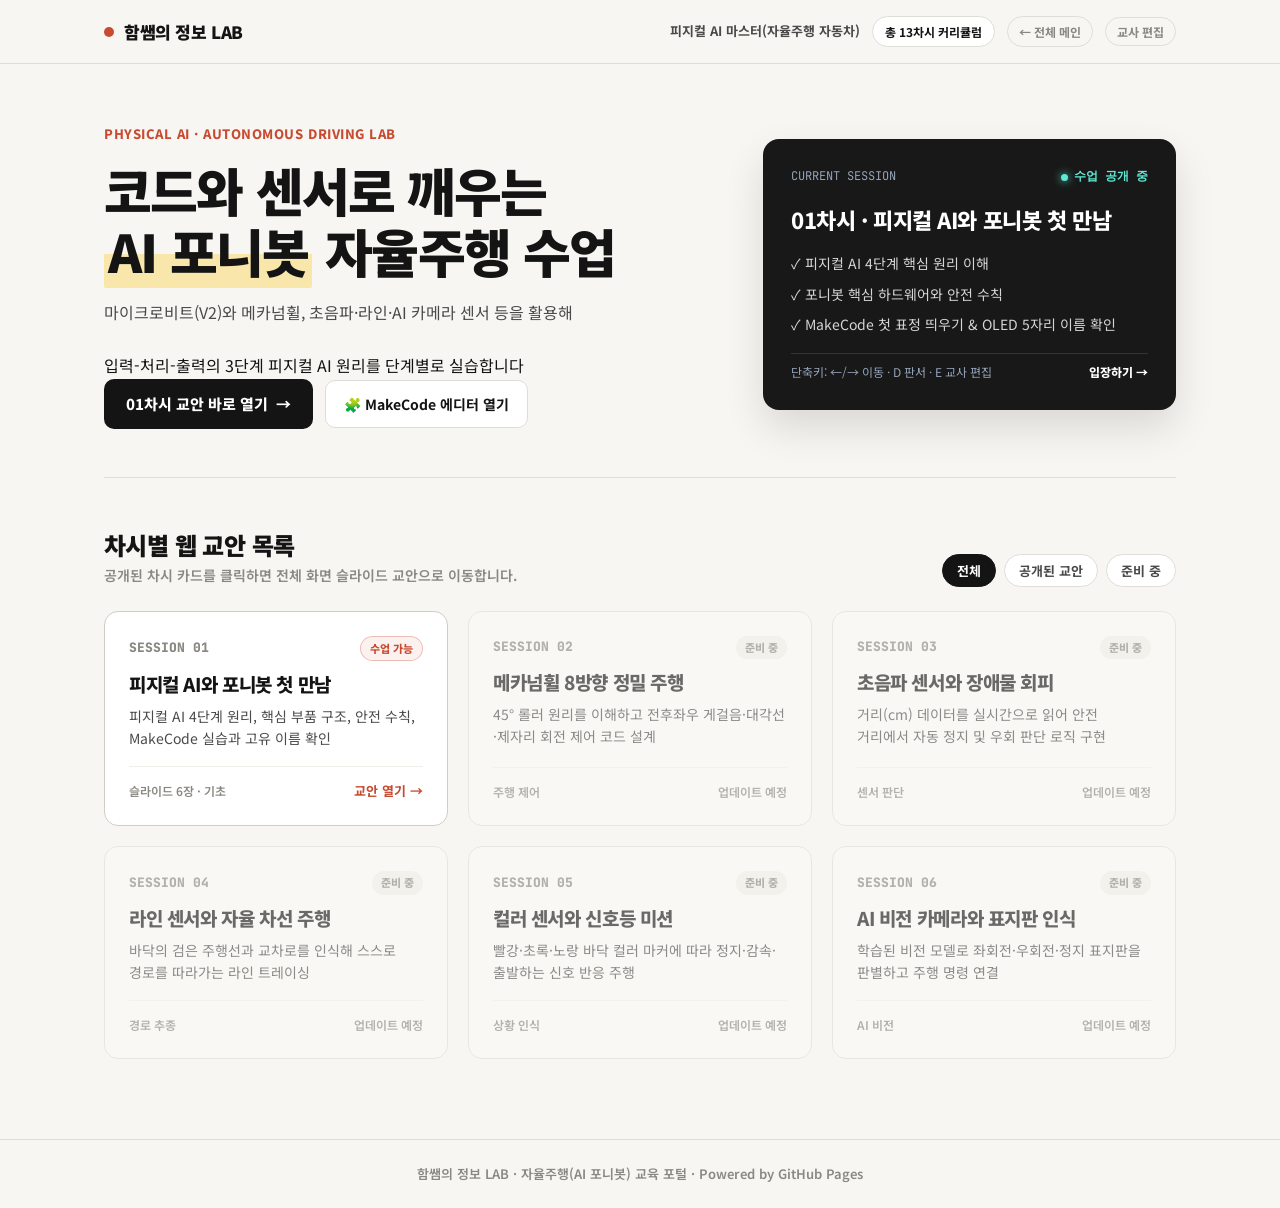
==== commit d7d0fe66: "포털 메인 페이지 업데이트 (2026. 11. 25. 오전 10:56:40)" ====
--- a/ponybot_main.html
+++ b/ponybot_main.html
@@ -1,12 +1,11 @@
 <!DOCTYPE html>
-<html lang="ko">
-<head>
-  <meta charset="UTF-8" />
-  <meta name="viewport" content="width=device-width, initial-scale=1.0" />
+<html lang="ko"><head>
+  <meta charset="UTF-8">
+  <meta name="viewport" content="width=device-width, initial-scale=1.0">
   <title>함쌤의 정보 LAB — 자율주행(AI 포니봇) 웹 교안 포털</title>
-  <link rel="preconnect" href="https://fonts.googleapis.com" />
-  <link rel="preconnect" href="https://fonts.gstatic.com" crossorigin />
-  <link href="https://fonts.googleapis.com/css2?family=Inter:wght@400;600;700;800&family=JetBrains+Mono:wght@500;700&family=Noto+Sans+KR:wght@400;500;700;800;900&family=Noto+Serif+KR:wght@500;700;900&display=swap" rel="stylesheet" />
+  <link rel="preconnect" href="https://fonts.googleapis.com">
+  <link rel="preconnect" href="https://fonts.gstatic.com" crossorigin="">
+  <link href="https://fonts.googleapis.com/css2?family=Inter:wght@400;600;700;800&amp;family=JetBrains+Mono:wght@500;700&amp;family=Noto+Sans+KR:wght@400;500;700;800;900&amp;family=Noto+Serif+KR:wght@500;700;900&amp;display=swap" rel="stylesheet">
   <style>
     :root {
       --bg-paper: #f7f6f2;
@@ -392,13 +391,13 @@
     }
   </style>
 </head>
-<body>
+<body class="">
 
   <!-- Toast Notice -->
-  <div id="toastNotice"></div>
+  <div id="toastNotice" class="">✅ 설정 저장 완료 (토큰은 탭을 닫으면 자동 삭제됩니다)</div>
 
     <!-- Full-Width Fixed Top Teacher Editor Bar (Unified with Deck) -->
-  <header id="editToolbar" onmousedown="if(event.target.tagName !== 'SELECT' && event.target.tagName !== 'INPUT') event.preventDefault()">
+  <header id="editToolbar" onmousedown="if(event.target.tagName !== 'SELECT' &amp;&amp; event.target.tagName !== 'INPUT') event.preventDefault()">
     <div class="tb-group">
       <span class="edit-status-badge"><span class="edit-status-dot"></span>편집 모드</span>
     </div>
@@ -420,11 +419,11 @@
             <span>✨ AI 추천 색</span>
             <span id="cpBgBadge" style="font-weight:600; color:var(--accent);">밝은 배경용</span>
           </div>
-          <div id="cpAiGrid" class="cp-ai-grid"></div>
+          <div id="cpAiGrid" class="cp-ai-grid"><button class="cp-swatch-btn"><span class="cp-dot" style="background:#141414"></span><span>기본 잉크</span></button><button class="cp-swatch-btn"><span class="cp-dot" style="background:#C84B31"></span><span>핵심 강조</span></button><button class="cp-swatch-btn"><span class="cp-dot" style="background:#1D4ED8"></span><span>신뢰 네이비</span></button><button class="cp-swatch-btn"><span class="cp-dot" style="background:#15803D"></span><span>안정 그린</span></button><button class="cp-swatch-btn"><span class="cp-dot" style="background:#6B6A65"></span><span>보조 그레이</span></button><button class="cp-swatch-btn"><span class="cp-dot" style="background:#6D28D9"></span><span>딥 퍼플</span></button></div>
           <div class="cp-custom-row">
             <span style="font-size:12px; font-weight:700;">직접 선택</span>
             <div style="display:flex; align-items:center; gap:6px;">
-              <input id="customColorInput" type="color" value="#141414" oninput="applyTextColor(this.value)" />
+              <input id="customColorInput" type="color" value="#141414" oninput="applyTextColor(this.value)">
               <button class="tb-btn" style="background:#141414;" onclick="toggleColorPopover(false)">닫기</button>
             </div>
           </div>
@@ -436,20 +435,20 @@
       <div class="tb-stepper" title="선택한 문단의 줄간격 조절">
         <span class="tb-step-label">줄간격</span>
         <button class="tb-step-btn" onclick="adjustLineHeight(-0.1)">−</button>
-        <span id="lhVal" class="tb-step-val">1.5</span>
+        <span id="lhVal" class="tb-step-val">1.6</span>
         <button class="tb-step-btn" onclick="adjustLineHeight(0.1)">+</button>
       </div>
 
       <div class="tb-stepper" title="선택한 문단의 글자간격 조절">
         <span class="tb-step-label">자간</span>
         <button class="tb-step-btn" onclick="adjustLetterSpacing(-0.01)">−</button>
-        <span id="lsVal" class="tb-step-val">-0.02</span>
+        <span id="lsVal" class="tb-step-val">0.00</span>
         <button class="tb-step-btn" onclick="adjustLetterSpacing(0.01)">+</button>
       </div>
     </div>
 
     <div class="tb-group">
-      <button id="btnGithubPush" class="tb-btn github" onclick="pushToGitHub()" title="공유 중인 GitHub 페이지에 바로 반영">☁️ GitHub 반영</button>
+      <button id="btnGithubPush" class="tb-btn github" onclick="pushToGitHub()" title="공유 중인 GitHub 페이지에 바로 반영" disabled="">☁️ 반영 중...</button>
       <button class="tb-btn" onclick="openGithubConfigModal()" title="GitHub 저장소·토큰 설정">⚙️</button>
       <button class="tb-btn save" onclick="exportCleanHTML()" title="로컬 PC에 HTML 파일로 백업">💾 저장</button>
       <button class="tb-btn" onclick="exitEditMode()">종료</button>
@@ -463,7 +462,7 @@
         <span class="editable-text">함쌤의 정보 LAB</span>
       </a>
       <div class="header-meta">
-        <span class="editable-text">자율주행(AI 포니봇) 동아리</span>
+        <span class="editable-text">피지컬 AI 마스터(자율주행 자동차)<br></span>
         <span class="pill-tag editable-text">총 13차시 커리큘럼</span>
         <a href="./index.html" class="teacher-trigger-btn" title="전체 메인 페이지로 이동">← 전체 메인</a>
         <button class="teacher-trigger-btn" onclick="requestEditMode()" title="교사 편집 모드 (단축키 E)">교사 편집</button>
@@ -477,13 +476,11 @@
       <div>
         <div class="hero-kicker editable-text">PHYSICAL AI · AUTONOMOUS DRIVING LAB</div>
         <h1 class="hero-title editable-text">
-          코드와 센서로 깨우는<br />
+          코드와 센서로 깨우는<br>
           <span class="hl">AI 포니봇</span> 자율주행 수업
         </h1>
         <p class="hero-desc editable-text">
-          마이크로비트(micro:bit V2)와 메카넘휠, 초음파·라인·AI 카메라 센서를 활용해
-          감지–학습–판단–행동의 피지컬 AI 원리를 단계별로 실습하는 수업 포털입니다.
-        </p>
+          마이크로비트(V2)와 메카넘휠, 초음파·라인·AI 카메라 센서 등을 활용해&nbsp;<div>입력-처리-출력의 3단계 피지컬 AI 원리를 단계별로 실습합니다</div></p>
         <div class="hero-actions">
           <a href="./ponybot_part1.html" class="btn-primary">
             <span>01차시 교안 바로 열기</span>
@@ -538,12 +535,12 @@
 
   <!-- Teacher Auth Modal -->
   <div id="teacherAuthModal" class="modal-backdrop" onclick="if(event.target.id==='teacherAuthModal') closeAuthModal()">
-    <div id="authCard" class="auth-card">
+    <div id="authCard" class="auth-card shake">
       <div style="font-size: 12px; font-weight: 800; color: var(--accent); letter-spacing: 0.1em; margin-bottom: 6px;">TEACHER ONLY</div>
       <div style="font-size: 20px; font-weight: 800;">교사 인증 코드 입력</div>
       <p style="font-size: 13px; color: var(--ink-sub); margin-top: 6px;">포털 편집 모드를 열려면 4자리 코드를 입력하세요.</p>
-      <input id="authCodeInput" class="auth-input" type="password" inputmode="numeric" maxlength="4" placeholder="••••" autocomplete="off" />
-      <div id="authErrorMsg" class="auth-error"></div>
+      <input id="authCodeInput" class="auth-input" type="password" inputmode="numeric" maxlength="4" placeholder="••••" autocomplete="off">
+      <div id="authErrorMsg" class="auth-error">인증 코드가 일치하지 않습니다.</div>
       <div class="auth-actions">
         <button class="auth-btn" onclick="closeAuthModal()">취소</button>
         <button class="auth-btn primary" onclick="verifyTeacherCode()">확인</button>
@@ -559,25 +556,25 @@
       <div class="gh-form">
         <div class="gh-field">
           <label>GitHub 아이디 (Owner)</label>
-          <input id="ghOwner" type="text" placeholder="예: hamssam-lab" />
+          <input id="ghOwner" type="text" placeholder="예: hamssam-lab">
         </div>
         <div class="gh-field">
           <label>저장소 이름 (Repository)</label>
-          <input id="ghRepo" type="text" placeholder="예: INFORMATICS-LAB" />
+          <input id="ghRepo" type="text" placeholder="예: INFORMATICS-LAB">
         </div>
         <div class="gh-field" style="display:grid; grid-template-columns: 1fr 1.6fr; gap:8px;">
           <div>
             <label>브랜치</label>
-            <input id="ghBranch" type="text" placeholder="main" />
+            <input id="ghBranch" type="text" placeholder="main">
           </div>
           <div>
             <label>파일 경로</label>
-            <input id="ghPath" type="text" placeholder="ponybot_main.html" />
+            <input id="ghPath" type="text" placeholder="ponybot_main.html">
           </div>
         </div>
         <div class="gh-field">
           <label>Personal Access Token (창 닫으면 자동 삭제)</label>
-          <input id="ghToken" type="password" placeholder="github_pat_..." autocomplete="off" />
+          <input id="ghToken" type="password" placeholder="github_pat_..." autocomplete="off">
         </div>
         <div class="gh-note">
           🔒 보안 강화: 토큰은 현재 브라우저 탭(sessionStorage)에만 임시 보관되며, 탭을 닫으면 자동 삭제되고 HTML 파일에는 절대 저장되지 않습니다.
@@ -597,7 +594,7 @@
   {
     "num": "01",
     "title": "피지컬 AI와 포니봇 첫 만남",
-    "desc": "피지컬 AI 4단계 원리, 핵심 부품 구조, 안전 수칙, MakeCode 첫 실습과 OLED 고유 이름 확인",
+    "desc": "피지컬 AI 4단계 원리, 핵심 부품 구조, 안전 수칙, MakeCode 실습과 고유 이름 확인",
     "meta": "슬라이드 6장 · 기초",
     "status": "ready",
     "href": "./ponybot_part1.html"
@@ -1166,5 +1163,6 @@
 
     renderSessions('all');
   </script>
-</body>
-</html>
+
+
+</body></html>
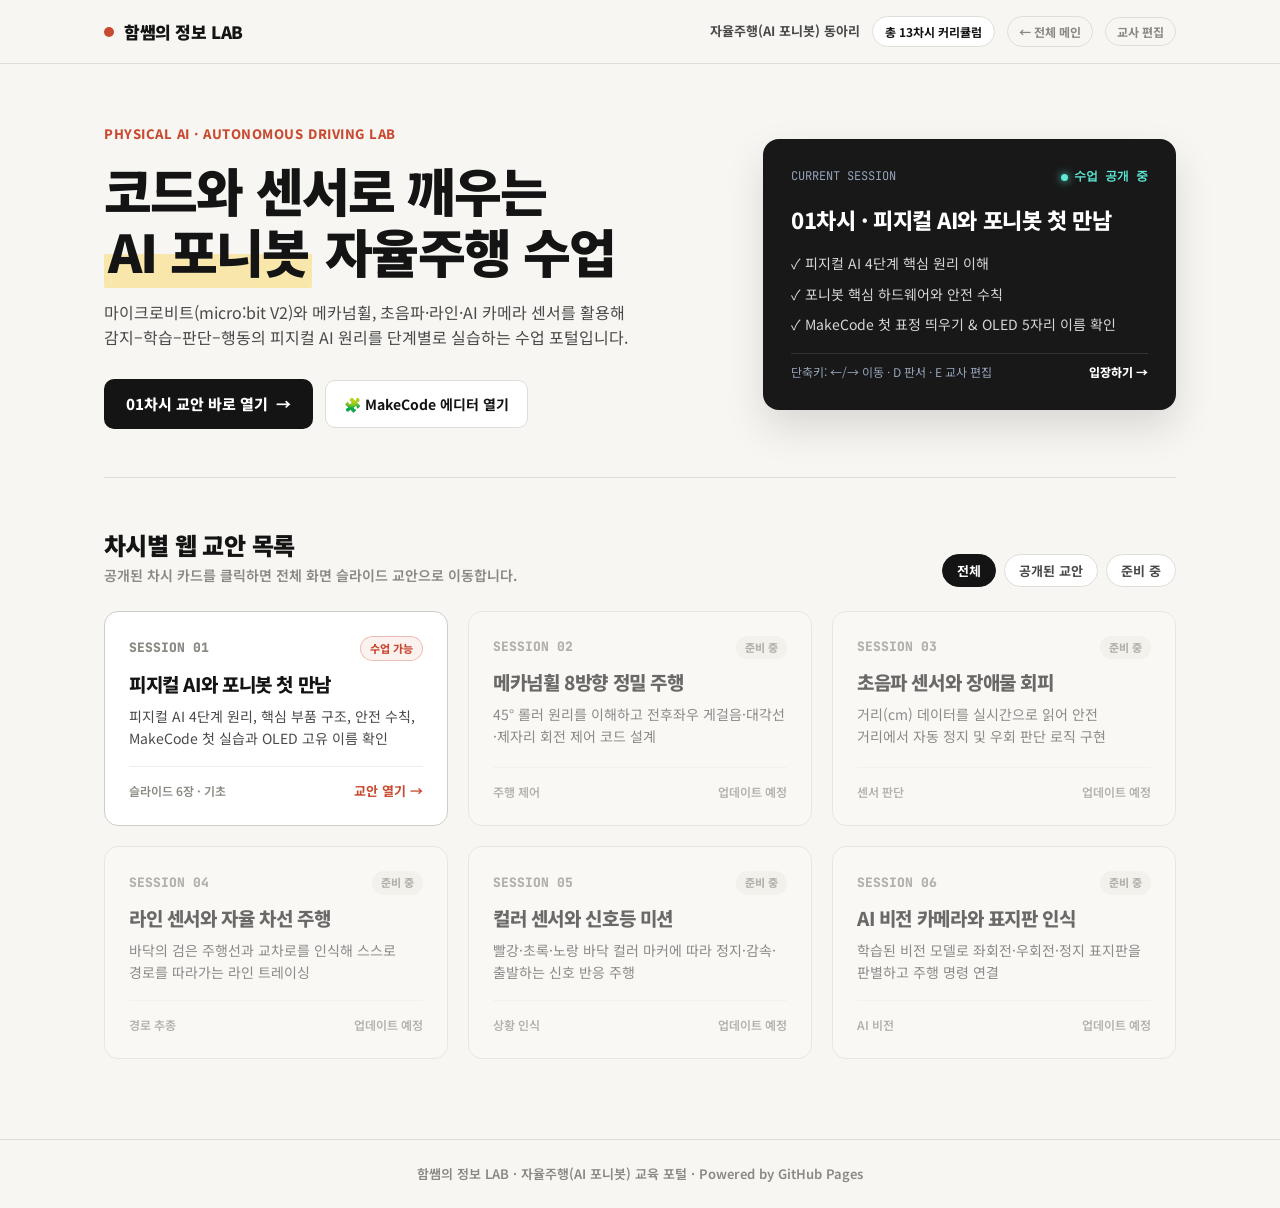
==== commit 422db707: "Add files via upload" ====
--- a/ponybot_main.html
+++ b/ponybot_main.html
@@ -1,11 +1,12 @@
 <!DOCTYPE html>
-<html lang="ko"><head>
-  <meta charset="UTF-8">
-  <meta name="viewport" content="width=device-width, initial-scale=1.0">
+<html lang="ko">
+<head>
+  <meta charset="UTF-8" />
+  <meta name="viewport" content="width=device-width, initial-scale=1.0" />
   <title>함쌤의 정보 LAB — 자율주행(AI 포니봇) 웹 교안 포털</title>
-  <link rel="preconnect" href="https://fonts.googleapis.com">
-  <link rel="preconnect" href="https://fonts.gstatic.com" crossorigin="">
-  <link href="https://fonts.googleapis.com/css2?family=Inter:wght@400;600;700;800&amp;family=JetBrains+Mono:wght@500;700&amp;family=Noto+Sans+KR:wght@400;500;700;800;900&amp;family=Noto+Serif+KR:wght@500;700;900&amp;display=swap" rel="stylesheet">
+  <link rel="preconnect" href="https://fonts.googleapis.com" />
+  <link rel="preconnect" href="https://fonts.gstatic.com" crossorigin />
+  <link href="https://fonts.googleapis.com/css2?family=Inter:wght@400;600;700;800&family=JetBrains+Mono:wght@500;700&family=Noto+Sans+KR:wght@400;500;700;800;900&family=Noto+Serif+KR:wght@500;700;900&display=swap" rel="stylesheet" />
   <style>
     :root {
       --bg-paper: #f7f6f2;
@@ -391,13 +392,13 @@
     }
   </style>
 </head>
-<body class="">
+<body>
 
   <!-- Toast Notice -->
-  <div id="toastNotice" class="">✅ 설정 저장 완료 (토큰은 탭을 닫으면 자동 삭제됩니다)</div>
+  <div id="toastNotice"></div>
 
     <!-- Full-Width Fixed Top Teacher Editor Bar (Unified with Deck) -->
-  <header id="editToolbar" onmousedown="if(event.target.tagName !== 'SELECT' &amp;&amp; event.target.tagName !== 'INPUT') event.preventDefault()">
+  <header id="editToolbar" onmousedown="if(event.target.tagName !== 'SELECT' && event.target.tagName !== 'INPUT') event.preventDefault()">
     <div class="tb-group">
       <span class="edit-status-badge"><span class="edit-status-dot"></span>편집 모드</span>
     </div>
@@ -419,11 +420,11 @@
             <span>✨ AI 추천 색</span>
             <span id="cpBgBadge" style="font-weight:600; color:var(--accent);">밝은 배경용</span>
           </div>
-          <div id="cpAiGrid" class="cp-ai-grid"><button class="cp-swatch-btn"><span class="cp-dot" style="background:#141414"></span><span>기본 잉크</span></button><button class="cp-swatch-btn"><span class="cp-dot" style="background:#C84B31"></span><span>핵심 강조</span></button><button class="cp-swatch-btn"><span class="cp-dot" style="background:#1D4ED8"></span><span>신뢰 네이비</span></button><button class="cp-swatch-btn"><span class="cp-dot" style="background:#15803D"></span><span>안정 그린</span></button><button class="cp-swatch-btn"><span class="cp-dot" style="background:#6B6A65"></span><span>보조 그레이</span></button><button class="cp-swatch-btn"><span class="cp-dot" style="background:#6D28D9"></span><span>딥 퍼플</span></button></div>
+          <div id="cpAiGrid" class="cp-ai-grid"></div>
           <div class="cp-custom-row">
             <span style="font-size:12px; font-weight:700;">직접 선택</span>
             <div style="display:flex; align-items:center; gap:6px;">
-              <input id="customColorInput" type="color" value="#141414" oninput="applyTextColor(this.value)">
+              <input id="customColorInput" type="color" value="#141414" oninput="applyTextColor(this.value)" />
               <button class="tb-btn" style="background:#141414;" onclick="toggleColorPopover(false)">닫기</button>
             </div>
           </div>
@@ -432,23 +433,30 @@
 
       <div class="tb-sep"></div>
 
+      <div class="tb-stepper" title="선택한 글자·문단의 크기 조절">
+        <span class="tb-step-label">크기</span>
+        <button class="tb-step-btn" onclick="adjustFontSize(-2)">−</button>
+        <span id="fsVal" class="tb-step-val" style="min-width:36px;">16px</span>
+        <button class="tb-step-btn" onclick="adjustFontSize(2)">+</button>
+      </div>
+
       <div class="tb-stepper" title="선택한 문단의 줄간격 조절">
         <span class="tb-step-label">줄간격</span>
         <button class="tb-step-btn" onclick="adjustLineHeight(-0.1)">−</button>
-        <span id="lhVal" class="tb-step-val">1.6</span>
+        <span id="lhVal" class="tb-step-val">1.5</span>
         <button class="tb-step-btn" onclick="adjustLineHeight(0.1)">+</button>
       </div>
 
       <div class="tb-stepper" title="선택한 문단의 글자간격 조절">
         <span class="tb-step-label">자간</span>
         <button class="tb-step-btn" onclick="adjustLetterSpacing(-0.01)">−</button>
-        <span id="lsVal" class="tb-step-val">0.00</span>
+        <span id="lsVal" class="tb-step-val">-0.02</span>
         <button class="tb-step-btn" onclick="adjustLetterSpacing(0.01)">+</button>
       </div>
     </div>
 
     <div class="tb-group">
-      <button id="btnGithubPush" class="tb-btn github" onclick="pushToGitHub()" title="공유 중인 GitHub 페이지에 바로 반영" disabled="">☁️ 반영 중...</button>
+      <button id="btnGithubPush" class="tb-btn github" onclick="pushToGitHub()" title="공유 중인 GitHub 페이지에 바로 반영">☁️ GitHub 반영</button>
       <button class="tb-btn" onclick="openGithubConfigModal()" title="GitHub 저장소·토큰 설정">⚙️</button>
       <button class="tb-btn save" onclick="exportCleanHTML()" title="로컬 PC에 HTML 파일로 백업">💾 저장</button>
       <button class="tb-btn" onclick="exitEditMode()">종료</button>
@@ -462,7 +470,7 @@
         <span class="editable-text">함쌤의 정보 LAB</span>
       </a>
       <div class="header-meta">
-        <span class="editable-text">피지컬 AI 마스터(자율주행 자동차)<br></span>
+        <span class="editable-text">자율주행(AI 포니봇) 동아리</span>
         <span class="pill-tag editable-text">총 13차시 커리큘럼</span>
         <a href="./index.html" class="teacher-trigger-btn" title="전체 메인 페이지로 이동">← 전체 메인</a>
         <button class="teacher-trigger-btn" onclick="requestEditMode()" title="교사 편집 모드 (단축키 E)">교사 편집</button>
@@ -476,11 +484,13 @@
       <div>
         <div class="hero-kicker editable-text">PHYSICAL AI · AUTONOMOUS DRIVING LAB</div>
         <h1 class="hero-title editable-text">
-          코드와 센서로 깨우는<br>
+          코드와 센서로 깨우는<br />
           <span class="hl">AI 포니봇</span> 자율주행 수업
         </h1>
         <p class="hero-desc editable-text">
-          마이크로비트(V2)와 메카넘휠, 초음파·라인·AI 카메라 센서 등을 활용해&nbsp;<div>입력-처리-출력의 3단계 피지컬 AI 원리를 단계별로 실습합니다</div></p>
+          마이크로비트(micro:bit V2)와 메카넘휠, 초음파·라인·AI 카메라 센서를 활용해
+          감지–학습–판단–행동의 피지컬 AI 원리를 단계별로 실습하는 수업 포털입니다.
+        </p>
         <div class="hero-actions">
           <a href="./ponybot_part1.html" class="btn-primary">
             <span>01차시 교안 바로 열기</span>
@@ -535,12 +545,12 @@
 
   <!-- Teacher Auth Modal -->
   <div id="teacherAuthModal" class="modal-backdrop" onclick="if(event.target.id==='teacherAuthModal') closeAuthModal()">
-    <div id="authCard" class="auth-card shake">
+    <div id="authCard" class="auth-card">
       <div style="font-size: 12px; font-weight: 800; color: var(--accent); letter-spacing: 0.1em; margin-bottom: 6px;">TEACHER ONLY</div>
       <div style="font-size: 20px; font-weight: 800;">교사 인증 코드 입력</div>
       <p style="font-size: 13px; color: var(--ink-sub); margin-top: 6px;">포털 편집 모드를 열려면 4자리 코드를 입력하세요.</p>
-      <input id="authCodeInput" class="auth-input" type="password" inputmode="numeric" maxlength="4" placeholder="••••" autocomplete="off">
-      <div id="authErrorMsg" class="auth-error">인증 코드가 일치하지 않습니다.</div>
+      <input id="authCodeInput" class="auth-input" type="password" inputmode="numeric" maxlength="4" placeholder="••••" autocomplete="off" />
+      <div id="authErrorMsg" class="auth-error"></div>
       <div class="auth-actions">
         <button class="auth-btn" onclick="closeAuthModal()">취소</button>
         <button class="auth-btn primary" onclick="verifyTeacherCode()">확인</button>
@@ -556,25 +566,25 @@
       <div class="gh-form">
         <div class="gh-field">
           <label>GitHub 아이디 (Owner)</label>
-          <input id="ghOwner" type="text" placeholder="예: hamssam-lab">
+          <input id="ghOwner" type="text" placeholder="예: hamssam-lab" />
         </div>
         <div class="gh-field">
           <label>저장소 이름 (Repository)</label>
-          <input id="ghRepo" type="text" placeholder="예: INFORMATICS-LAB">
+          <input id="ghRepo" type="text" placeholder="예: INFORMATICS-LAB" />
         </div>
         <div class="gh-field" style="display:grid; grid-template-columns: 1fr 1.6fr; gap:8px;">
           <div>
             <label>브랜치</label>
-            <input id="ghBranch" type="text" placeholder="main">
+            <input id="ghBranch" type="text" placeholder="main" />
           </div>
           <div>
             <label>파일 경로</label>
-            <input id="ghPath" type="text" placeholder="ponybot_main.html">
+            <input id="ghPath" type="text" placeholder="ponybot_main.html" />
           </div>
         </div>
         <div class="gh-field">
           <label>Personal Access Token (창 닫으면 자동 삭제)</label>
-          <input id="ghToken" type="password" placeholder="github_pat_..." autocomplete="off">
+          <input id="ghToken" type="password" placeholder="github_pat_..." autocomplete="off" />
         </div>
         <div class="gh-note">
           🔒 보안 강화: 토큰은 현재 브라우저 탭(sessionStorage)에만 임시 보관되며, 탭을 닫으면 자동 삭제되고 HTML 파일에는 절대 저장되지 않습니다.
@@ -594,7 +604,7 @@
   {
     "num": "01",
     "title": "피지컬 AI와 포니봇 첫 만남",
-    "desc": "피지컬 AI 4단계 원리, 핵심 부품 구조, 안전 수칙, MakeCode 실습과 고유 이름 확인",
+    "desc": "피지컬 AI 4단계 원리, 핵심 부품 구조, 안전 수칙, MakeCode 첫 실습과 OLED 고유 이름 확인",
     "meta": "슬라이드 6장 · 기초",
     "status": "ready",
     "href": "./ponybot_part1.html"
@@ -910,6 +920,8 @@
     function syncToolbarWithElement(el) {
       const style = window.getComputedStyle(el);
       const fontSize = parseFloat(style.fontSize) || 16;
+      const fsValEl = document.getElementById('fsVal');
+      if (fsValEl) fsValEl.textContent = Math.round(fontSize) + 'px';
       const lhPx = parseFloat(style.lineHeight);
       const lhRatio = isNaN(lhPx) ? 1.5 : +(lhPx / fontSize).toFixed(2);
       document.getElementById('lhVal').textContent = lhRatio.toFixed(1);
@@ -980,6 +992,50 @@
       else if (activeEditableEl) activeEditableEl.style.color = hex;
     }
 
+    function adjustFontSize(delta) {
+      if (!isTeacherAuthenticated || !editMode) return;
+      const sel = window.getSelection();
+      const hasPartialSel = sel && sel.rangeCount > 0 && !sel.isCollapsed && activeEditableEl &&
+        activeEditableEl.contains(sel.anchorNode) && activeEditableEl.contains(sel.focusNode) &&
+        sel.toString().trim() !== activeEditableEl.textContent.trim();
+
+      if (hasPartialSel) {
+        const range = sel.getRangeAt(0);
+        const node = range.commonAncestorContainer;
+        const existingSpan = (node.nodeType === 1 ? node : node.parentElement)?.closest('span[data-fs]');
+        if (existingSpan && activeEditableEl.contains(existingSpan) && sel.toString().trim() === existingSpan.textContent.trim()) {
+          const cur = parseFloat(window.getComputedStyle(existingSpan).fontSize) || 16;
+          const next = Math.min(96, Math.max(10, Math.round(cur + delta)));
+          existingSpan.style.fontSize = next + 'px';
+          document.getElementById('fsVal').textContent = next + 'px';
+          return;
+        }
+        const refEl = node.nodeType === 1 ? node : node.parentElement;
+        const cur = parseFloat(window.getComputedStyle(refEl).fontSize) || 16;
+        const next = Math.min(96, Math.max(10, Math.round(cur + delta)));
+        const markerId = 'fs-tmp-' + Date.now();
+        const div = document.createElement('div');
+        div.appendChild(range.cloneContents());
+        document.execCommand('insertHTML', false, `<span id="${markerId}" data-fs="1" style="font-size:${next}px">${div.innerHTML}</span>`);
+        const inserted = document.getElementById(markerId);
+        if (inserted) {
+          inserted.removeAttribute('id');
+          const newRange = document.createRange();
+          newRange.selectNodeContents(inserted);
+          sel.removeAllRanges();
+          sel.addRange(newRange);
+        }
+        document.getElementById('fsVal').textContent = next + 'px';
+        return;
+      }
+
+      if (!activeEditableEl) return;
+      const cur = parseFloat(window.getComputedStyle(activeEditableEl).fontSize) || 16;
+      const next = Math.min(96, Math.max(10, Math.round(cur + delta)));
+      activeEditableEl.style.fontSize = next + 'px';
+      document.getElementById('fsVal').textContent = next + 'px';
+    }
+
     function adjustLineHeight(delta) {
       if (!isTeacherAuthenticated || !editMode || !activeEditableEl) return;
       const style = window.getComputedStyle(activeEditableEl);
@@ -1163,6 +1219,5 @@
 
     renderSessions('all');
   </script>
-
-
-</body></html>+</body>
+</html>
